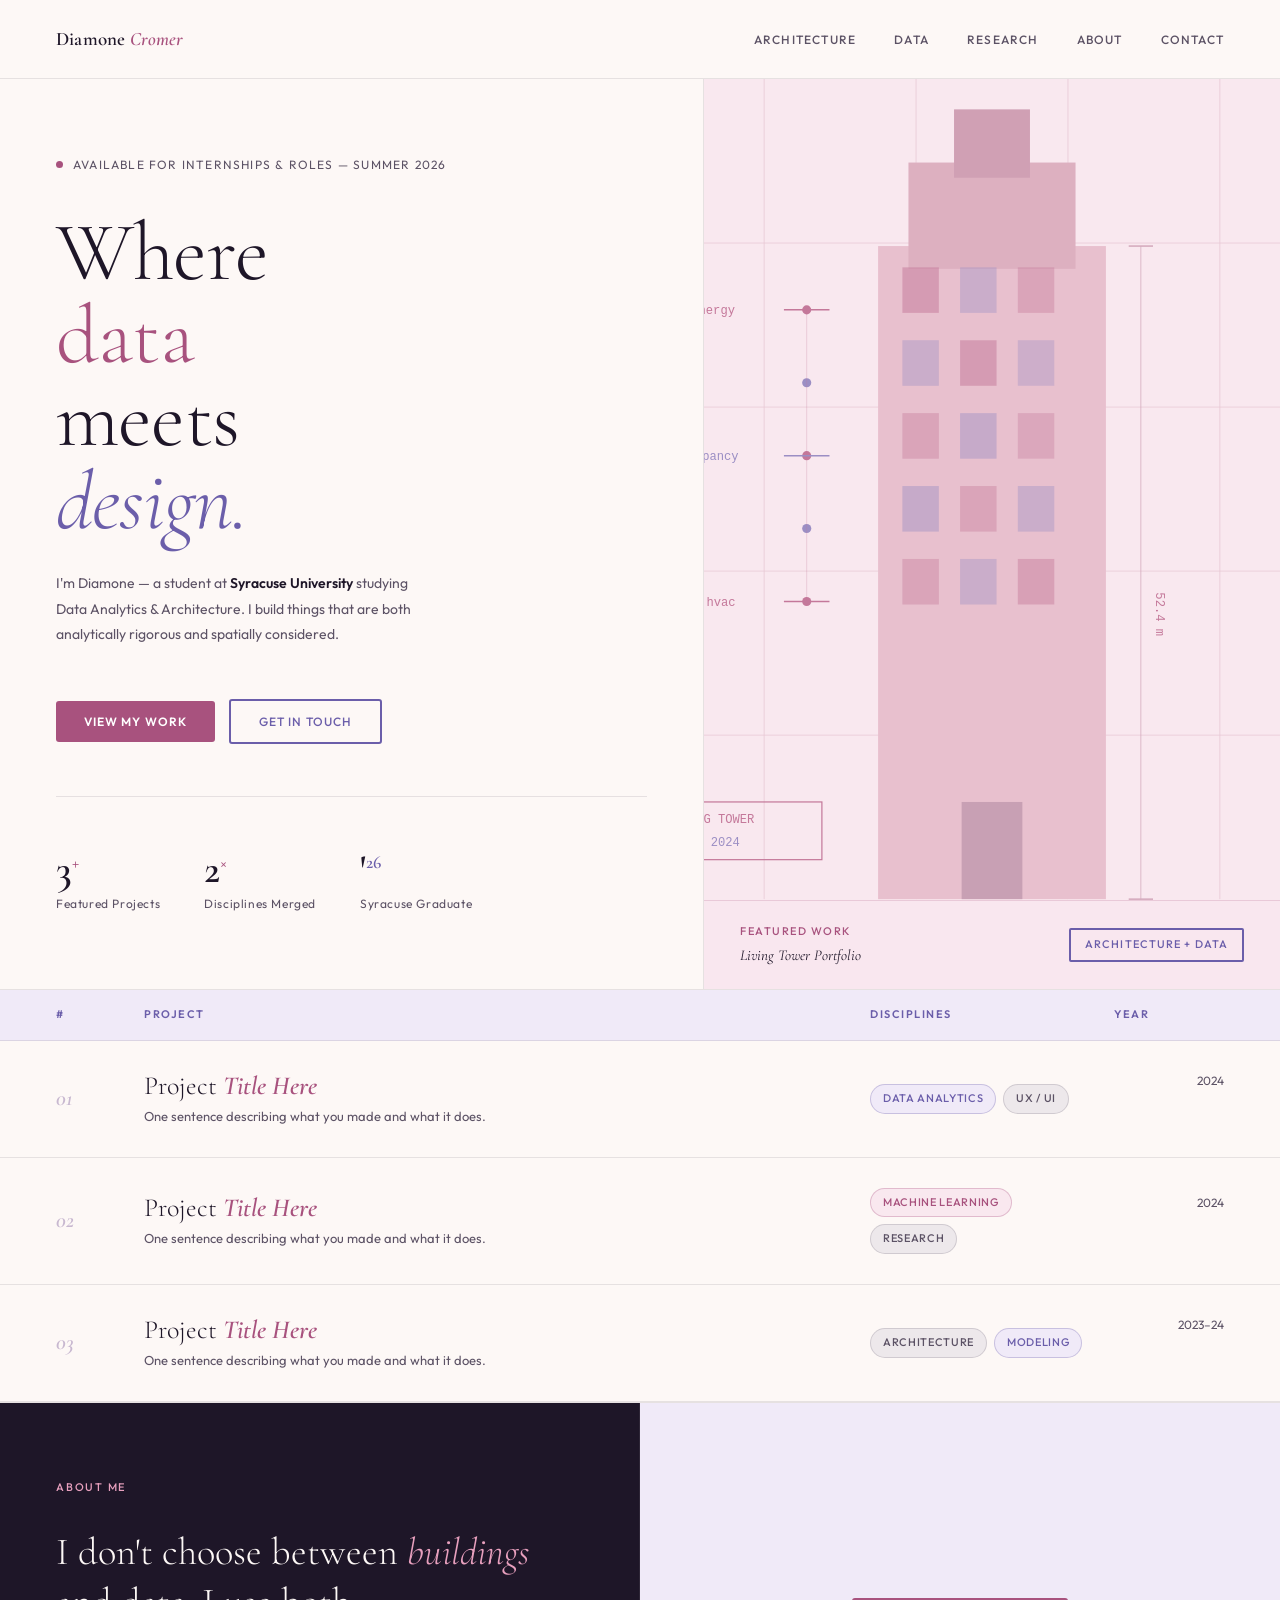
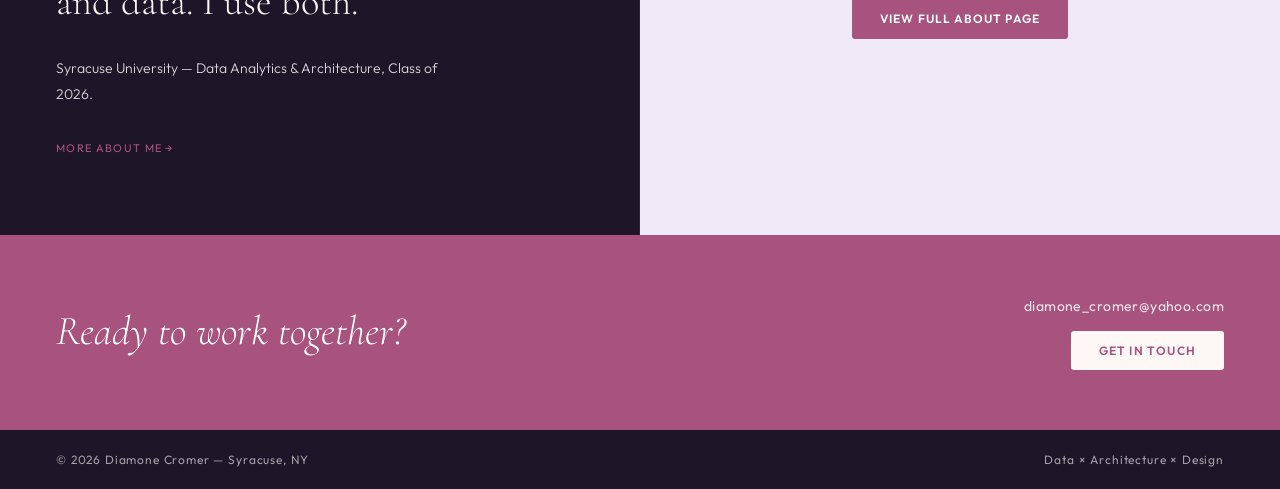
==== index.html @ 8ecceac9 "Update index.html" ====
<!DOCTYPE html>
<html lang="en">
<head>
  <meta charset="UTF-8">
  <meta name="viewport" content="width=device-width, initial-scale=1.0">
  <title>Diamone Cromer</title>
  <link rel="preconnect" href="https://fonts.googleapis.com">
  <link href="https://fonts.googleapis.com/css2?family=Cormorant+Garamond:ital,wght@0,300;0,600;1,300;1,600&family=Outfit:wght@300;400;500&display=swap" rel="stylesheet">
  <link rel="stylesheet" href="styles.css">
</head>
<body>

  <!-- NAV -->
  <nav>
    <div class="logo">Diamone <em>Cromer</em></div>
    <ul class="nav-links">
      <li><a href="architecture.html">Architecture</a></li>
      <li><a href="data.html">Data</a></li>
      <li><a href="research.html">Research</a></li>
      <li><a href="about.html">About</a></li>
      <li><a href="contact.html">Contact</a></li>
    </ul>
  </nav>

  <!-- HERO -->
  <section class="hero">
    <div class="hero-l">
      <div>
        <div class="hero-eyebrow">
          <div class="eyebrow-dot"></div>
          Available for Internships &amp; Roles — Summer 2026
        </div>
        <h1 class="hero-h1">
          Where<br>
          <span class="c-rose">data</span><br>
          meets<br>
          <span class="c-lav">design.</span>
        </h1>
        <p class="hero-sub">
          I'm Diamone — a student at <strong>Syracuse University</strong> studying
          Data Analytics &amp; Architecture. I build things that are both analytically
          rigorous and spatially considered.
        </p>
        <div class="hero-actions">
          <a href="#work"><button class="btn-primary">View my work</button></a>
          <a href="contact.html"><button class="btn-ghost">Get in touch</button></a>
        </div>
      </div>
      <div class="hero-stats">
        <div>
          <div class="stat-num">3<sup>+</sup></div>
          <div class="stat-label">Featured Projects</div>
        </div>
        <div>
          <div class="stat-num">2<sup>×</sup></div>
          <div class="stat-label">Disciplines Merged</div>
        </div>
        <div>
          <div class="stat-num">'<sup style="color:var(--lav)">26</sup></div>
          <div class="stat-label">Syracuse Graduate</div>
        </div>
      </div>
    </div>

    <div class="hero-r">
      <div class="hero-visual">
        <svg class="hero-svg" viewBox="0 0 500 540" xmlns="http://www.w3.org/2000/svg" preserveAspectRatio="xMidYMid slice">
          <rect width="500" height="540" fill="#f9e8ef"/>
          <line x1="0" y1="108" x2="500" y2="108" stroke="#e8c8d4" stroke-width="0.5"/>
          <line x1="0" y1="216" x2="500" y2="216" stroke="#e8c8d4" stroke-width="0.5"/>
          <line x1="0" y1="324" x2="500" y2="324" stroke="#e8c8d4" stroke-width="0.5"/>
          <line x1="0" y1="432" x2="500" y2="432" stroke="#e8c8d4" stroke-width="0.5"/>
          <line x1="100" y1="0" x2="100" y2="540" stroke="#e8c8d4" stroke-width="0.5"/>
          <line x1="200" y1="0" x2="200" y2="540" stroke="#e8c8d4" stroke-width="0.5"/>
          <line x1="300" y1="0" x2="300" y2="540" stroke="#e8c8d4" stroke-width="0.5"/>
          <line x1="400" y1="0" x2="400" y2="540" stroke="#e8c8d4" stroke-width="0.5"/>
          <rect x="175" y="110" width="150" height="430" fill="#e8c0ce"/>
          <rect x="195" y="55" width="110" height="70" fill="#ddb0c0"/>
          <rect x="225" y="20" width="50" height="45" fill="#d0a0b4"/>
          <rect x="191" y="124" width="24" height="30" fill="#c4789a" opacity="0.5"/>
          <rect x="229" y="124" width="24" height="30" fill="#9b8ec4" opacity="0.4"/>
          <rect x="267" y="124" width="24" height="30" fill="#c4789a" opacity="0.4"/>
          <rect x="191" y="172" width="24" height="30" fill="#9b8ec4" opacity="0.4"/>
          <rect x="229" y="172" width="24" height="30" fill="#c4789a" opacity="0.5"/>
          <rect x="267" y="172" width="24" height="30" fill="#9b8ec4" opacity="0.35"/>
          <rect x="191" y="220" width="24" height="30" fill="#c4789a" opacity="0.4"/>
          <rect x="229" y="220" width="24" height="30" fill="#9b8ec4" opacity="0.45"/>
          <rect x="267" y="220" width="24" height="30" fill="#c4789a" opacity="0.35"/>
          <rect x="191" y="268" width="24" height="30" fill="#9b8ec4" opacity="0.45"/>
          <rect x="229" y="268" width="24" height="30" fill="#c4789a" opacity="0.4"/>
          <rect x="267" y="268" width="24" height="30" fill="#9b8ec4" opacity="0.4"/>
          <rect x="191" y="316" width="24" height="30" fill="#c4789a" opacity="0.4"/>
          <rect x="229" y="316" width="24" height="30" fill="#9b8ec4" opacity="0.4"/>
          <rect x="267" y="316" width="24" height="30" fill="#c4789a" opacity="0.45"/>
          <rect x="230" y="476" width="40" height="64" fill="#c8a0b4"/>
          <circle cx="128" cy="152" r="3" fill="#c4789a"/>
          <circle cx="128" cy="200" r="3" fill="#9b8ec4"/>
          <circle cx="128" cy="248" r="3" fill="#c4789a"/>
          <circle cx="128" cy="296" r="3" fill="#9b8ec4"/>
          <circle cx="128" cy="344" r="3" fill="#c4789a"/>
          <line x1="128" y1="152" x2="128" y2="344" stroke="#c4789a" stroke-width="0.5" opacity="0.35"/>
          <line x1="113" y1="152" x2="143" y2="152" stroke="#c4789a" stroke-width="1"/>
          <line x1="113" y1="248" x2="143" y2="248" stroke="#9b8ec4" stroke-width="1"/>
          <line x1="113" y1="344" x2="143" y2="344" stroke="#c4789a" stroke-width="1"/>
          <text x="52" y="155" font-family="monospace" font-size="8" fill="#c4789a">energy</text>
          <text x="40" y="251" font-family="monospace" font-size="8" fill="#9b8ec4">occupancy</text>
          <text x="62" y="347" font-family="monospace" font-size="8" fill="#c4789a">hvac</text>
          <line x1="348" y1="110" x2="348" y2="540" stroke="#d4a8bc" stroke-width="0.5"/>
          <line x1="340" y1="110" x2="356" y2="110" stroke="#d4a8bc" stroke-width="1"/>
          <line x1="340" y1="540" x2="356" y2="540" stroke="#d4a8bc" stroke-width="1"/>
          <text x="358" y="338" font-family="monospace" font-size="8" fill="#c4789a" transform="rotate(90,358,338)">52.4 m</text>
          <rect x="28" y="476" width="110" height="38" fill="none" stroke="#c4789a" stroke-width="0.8"/>
          <text x="36" y="490" font-family="monospace" font-size="8" fill="#c4789a">LIVING TOWER</text>
          <text x="36" y="505" font-family="monospace" font-size="8" fill="#9b8ec4">SYR — 2024</text>
        </svg>
      </div>
      <div class="hero-r-foot">
        <div>
          <div class="feat-label">Featured Work</div>
          <div class="feat-title">Living Tower Portfolio</div>
        </div>
        <div class="feat-tag">Architecture + Data</div>
      </div>
    </div>
  </section>

  <!-- SELECTED WORKS -->
  <section id="work">
    <div class="works-header">
      <div class="col-h">#</div>
      <div class="col-h">Project</div>
      <div class="col-h">Disciplines</div>
      <div class="col-h">Year</div>
    </div>

    <!-- PROJECT 01 -->
    <div class="work-row">
      <div class="row-num">01</div>
      <div>
        <div class="row-title">Project <em>Title Here</em></div>
        <div class="row-desc">One sentence describing what you made and what it does.</div>
      </div>
      <div class="chips">
        <span class="chip chip-lav">Data Analytics</span>
        <span class="chip chip-neu">UX / UI</span>
      </div>
      <div class="row-right">
        <span class="row-year">2024</span>
        <span class="row-arrow">→</span>
      </div>
    </div>

    <!-- PROJECT 02 -->
    <div class="work-row">
      <div class="row-num">02</div>
      <div>
        <div class="row-title">Project <em>Title Here</em></div>
        <div class="row-desc">One sentence describing what you made and what it does.</div>
      </div>
      <div class="chips">
        <span class="chip chip-rose">Machine Learning</span>
        <span class="chip chip-neu">Research</span>
      </div>
      <div class="row-right">
        <span class="row-year">2024</span>
        <span class="row-arrow">→</span>
      </div>
    </div>

    <!-- PROJECT 03 -->
    <div class="work-row">
      <div class="row-num">03</div>
      <div>
        <div class="row-title">Project <em>Title Here</em></div>
        <div class="row-desc">One sentence describing what you made and what it does.</div>
      </div>
      <div class="chips">
        <span class="chip chip-neu">Architecture</span>
        <span class="chip chip-lav">Modeling</span>
      </div>
      <div class="row-right">
        <span class="row-year">2023–24</span>
        <span class="row-arrow">→</span>
      </div>
    </div>
  </section>

  <!-- ABOUT TEASER -->
  <section class="about-grid" id="about">
    <div class="about-l">
      <div class="about-section-label">About Me</div>
      <div class="about-headline">
        I don't choose between <em>buildings</em> and data. I use both.
      </div>
      <div class="about-body">
        Syracuse University — Data Analytics &amp; Architecture, Class of 2026.
      </div>
      <a href="about.html" style="display:inline-block;margin-top:32px;font-size:11px;letter-spacing:0.12em;text-transform:uppercase;color:var(--rose);text-decoration:none;">More about me →</a>
    </div>
    <div class="about-r" style="display:flex;align-items:center;justify-content:center;">
      <a href="about.html" style="text-decoration:none;">
        <button class="btn-primary">View Full About Page</button>
      </a>
    </div>
  </section>

  <!-- CONTACT CTA -->
  <div class="cta-bar" id="contact">
    <div class="cta-text">Ready to work together?</div>
    <div class="cta-r">
      <div class="cta-email">diamone_cromer@yahoo.com</div>
      <a href="contact.html" style="text-decoration:none;">
        <button class="cta-btn">Get In Touch</button>
      </a>
    </div>
  </div>

  <footer>
    <span>© 2026 Diamone Cromer — Syracuse, NY</span>
    <span>Data × Architecture × Design</span>
  </footer>

</body>
</html>
---- styles.css ----
/* ============================================
   DIAMONE CROMER — PORTFOLIO STYLES
   Edit colors in :root to change the whole site
   ============================================ */

*, *::before, *::after { box-sizing: border-box; margin: 0; padding: 0; }

/* ── COLOR & FONT VARIABLES ── */
:root {
  --white:   #fdf8f6;    /* page background */
  --rose-bg: #f9e8ef;    /* light rose surface */
  --lav-bg:  #f0eaf8;    /* light lavender surface */
  --rose:    #a8527e;    /* primary accent — darkened for contrast */
  --lav:     #6b5eaa;    /* secondary accent — darkened for contrast */
  --ink:     #1e1628;    /* all text — slightly deeper */
  --muted:   #5c5265;    /* secondary text — darkened from #9a8fa0 */
  --border:  rgba(30,22,40,0.1);
  --serif:   'Cormorant Garamond', Georgia, serif;
  --sans:    'Outfit', sans-serif;
}

html { scroll-behavior: smooth; }

body {
  background: var(--white);
  color: var(--ink);
  font-family: var(--sans);
  font-size: 14px;
  line-height: 1.6;
  overflow-x: hidden;
}

/* ── NAV ── */
nav {
  display: flex;
  justify-content: space-between;
  align-items: center;
  padding: 24px 56px;
  border-bottom: 1px solid var(--border);
  position: sticky;
  top: 0;
  background: var(--white);
  z-index: 50;
}

.logo {
  font-family: var(--serif);
  font-size: 19px;
  font-weight: 600;
  color: var(--ink);
  letter-spacing: 0.01em;
}

.logo em {
  font-style: italic;
  color: var(--rose);
}

.nav-links {
  display: flex;
  gap: 38px;
  list-style: none;
}

.nav-links a {
  font-size: 12px;
  font-weight: 500;
  letter-spacing: 0.1em;
  text-transform: uppercase;
  color: var(--muted);
  text-decoration: none;
  transition: color 0.2s;
}

.nav-links a:hover { color: var(--ink); }

/* ── HERO ── */
.hero {
  display: grid;
  grid-template-columns: 1.1fr 0.9fr;
  min-height: 91vh;
  border-bottom: 1px solid var(--border);
}

.hero-l {
  padding: 76px 56px;
  display: flex;
  flex-direction: column;
  justify-content: space-between;
  border-right: 1px solid var(--border);
}

.hero-eyebrow {
  display: flex;
  align-items: center;
  gap: 10px;
  font-size: 12px;
  letter-spacing: 0.1em;
  text-transform: uppercase;
  color: var(--muted);
  margin-bottom: 36px;
}

.eyebrow-dot {
  width: 7px;
  height: 7px;
  border-radius: 50%;
  background: var(--rose);
  flex-shrink: 0;
}

.hero-h1 {
  font-family: var(--serif);
  font-size: clamp(60px, 6.5vw, 88px);
  line-height: 1.0;
  font-weight: 300;
  letter-spacing: -0.01em;
  margin-bottom: 28px;
}

.hero-h1 .c-rose { color: var(--rose); }
.hero-h1 .c-lav  { color: var(--lav); font-style: italic; }

.hero-sub {
  font-size: 14px;
  font-weight: 400;
  color: var(--muted);
  line-height: 1.8;
  max-width: 380px;
  margin-bottom: 52px;
}

.hero-sub strong { color: var(--ink); font-weight: 600; }

.hero-actions { display: flex; gap: 14px; align-items: center; }

.btn-primary {
  font-family: var(--sans);
  font-size: 12px;
  font-weight: 600;
  letter-spacing: 0.09em;
  text-transform: uppercase;
  padding: 13px 28px;
  background: var(--rose);
  color: #fff;
  border: none;
  cursor: pointer;
  transition: background 0.22s;
  border-radius: 3px;
}
.btn-primary:hover { background: var(--lav); }

.btn-ghost {
  font-family: var(--sans);
  font-size: 12px;
  font-weight: 500;
  letter-spacing: 0.09em;
  text-transform: uppercase;
  padding: 13px 28px;
  background: transparent;
  color: var(--lav);
  border: 2px solid var(--lav);
  cursor: pointer;
  transition: all 0.22s;
  border-radius: 3px;
}
.btn-ghost:hover { background: var(--lav-bg); }

.hero-stats {
  display: flex;
  gap: 44px;
  padding-top: 52px;
  border-top: 1px solid var(--border);
  margin-top: 52px;
}

.stat-num {
  font-family: var(--serif);
  font-size: 40px;
  font-weight: 600;
  line-height: 1;
  margin-bottom: 5px;
  color: var(--ink);
}
.stat-num sup { font-size: 18px; color: var(--rose); }

.stat-label {
  font-size: 12px;
  color: var(--muted);
  letter-spacing: 0.05em;
}

/* ── HERO RIGHT ── */
.hero-r {
  display: flex;
  flex-direction: column;
  background: var(--rose-bg);
  overflow: hidden;
}

.hero-visual { flex: 1; position: relative; overflow: hidden; }

.hero-svg { width: 100%; height: 100%; display: block; }

.hero-r-foot {
  padding: 22px 36px;
  border-top: 1px solid rgba(168,82,126,0.2);
  background: rgba(249,232,239,0.8);
  display: flex;
  justify-content: space-between;
  align-items: center;
}

.feat-label {
  font-size: 11px;
  letter-spacing: 0.14em;
  text-transform: uppercase;
  color: var(--rose);
  margin-bottom: 3px;
  font-weight: 500;
}

.feat-title {
  font-family: var(--serif);
  font-size: 15px;
  font-style: italic;
  color: var(--ink);
}

.feat-tag {
  font-size: 11px;
  letter-spacing: 0.1em;
  text-transform: uppercase;
  padding: 6px 14px;
  border: 2px solid var(--lav);
  color: var(--lav);
  border-radius: 2px;
  font-weight: 500;
}

/* ── WORKS ── */
.works-header {
  display: grid;
  grid-template-columns: 64px 1fr 220px 110px;
  gap: 24px;
  padding: 16px 56px;
  background: var(--lav-bg);
  border-bottom: 1px solid var(--border);
}

.col-h {
  font-size: 11px;
  letter-spacing: 0.14em;
  text-transform: uppercase;
  color: var(--lav);
  font-weight: 600;
}

.work-row {
  display: grid;
  grid-template-columns: 64px 1fr 220px 110px;
  gap: 24px;
  padding: 30px 56px;
  border-bottom: 1px solid var(--border);
  cursor: pointer;
  align-items: center;
  transition: background 0.2s;
}

.work-row:hover { background: var(--rose-bg); }
.work-row:hover .row-num { color: var(--rose); }
.work-row:hover .row-arrow { opacity: 1; transform: translateX(0); }

.row-num {
  font-family: var(--serif);
  font-size: 22px;
  font-style: italic;
  color: #c8b8d0;
  font-weight: 600;
  transition: color 0.2s;
}

.row-title {
  font-family: var(--serif);
  font-size: 26px;
  font-weight: 300;
  line-height: 1.15;
  margin-bottom: 5px;
  color: var(--ink);
}
.row-title em { font-style: italic; font-weight: 600; color: var(--rose); }

.row-desc {
  font-size: 13px;
  color: var(--muted);
  font-weight: 400;
}

.chips { display: flex; gap: 7px; flex-wrap: wrap; }

.chip {
  font-size: 11px;
  letter-spacing: 0.06em;
  text-transform: uppercase;
  padding: 5px 12px;
  border-radius: 20px;
  font-weight: 500;
}

.chip-rose { background: var(--rose-bg); color: var(--rose); border: 1.5px solid rgba(168,82,126,0.3); }
.chip-lav  { background: var(--lav-bg);  color: var(--lav);  border: 1.5px solid rgba(107,94,170,0.3); }
.chip-neu  { background: #ede8eb; color: var(--muted); border: 1.5px solid rgba(92,82,101,0.2); }

.row-right { display: flex; flex-direction: column; align-items: flex-end; gap: 8px; }
.row-year  { font-size: 12px; color: var(--muted); font-weight: 400; }
.row-arrow {
  font-size: 18px;
  color: var(--rose);
  opacity: 0;
  transform: translateX(-6px);
  transition: all 0.2s;
}

/* ── ABOUT ── */
.about-grid {
  display: grid;
  grid-template-columns: 1fr 1fr;
  border-top: 1px solid var(--border);
}

.about-l {
  padding: 76px 56px;
  background: var(--ink);
  color: var(--white);
  border-right: 1px solid rgba(255,255,255,0.07);
}

.about-section-label {
  font-size: 11px;
  letter-spacing: 0.16em;
  text-transform: uppercase;
  margin-bottom: 32px;
  font-weight: 500;
}

.about-l .about-section-label { color: #e8a0be; }

.about-headline {
  font-family: var(--serif);
  font-size: clamp(28px, 3vw, 42px);
  font-weight: 300;
  line-height: 1.3;
  margin-bottom: 28px;
}

.about-headline em { font-style: italic; color: #e8a0be; }

.about-body {
  font-size: 14px;
  font-weight: 300;
  line-height: 1.85;
  color: rgba(253,248,246,0.85);
  max-width: 420px;
}

.about-r {
  padding: 76px 56px;
  background: var(--lav-bg);
  display: grid;
  grid-template-columns: 1fr 1fr;
  gap: 40px;
  align-content: start;
}

.about-r .about-section-label { color: var(--lav); grid-column: 1/-1; margin-bottom: 8px; }

.exp-item { margin-bottom: 24px; }

.exp-title {
  font-family: var(--serif);
  font-size: 15px;
  font-weight: 600;
  margin-bottom: 2px;
  color: var(--ink);
}

.exp-where { font-size: 13px; color: var(--muted); font-weight: 400; }
.exp-when  { font-size: 12px; color: var(--muted); margin-top: 2px; }

/* ── CTA / CONTACT ── */
.cta-bar {
  display: flex;
  justify-content: space-between;
  align-items: center;
  padding: 60px 56px;
  background: var(--rose);
}

.cta-text {
  font-family: var(--serif);
  font-size: clamp(26px, 3.2vw, 44px);
  font-weight: 300;
  font-style: italic;
  color: #fff;
}

.cta-r { display: flex; flex-direction: column; align-items: flex-end; gap: 14px; }

.cta-email {
  font-size: 14px;
  color: rgba(255,255,255,0.85);
  letter-spacing: 0.03em;
}

.cta-btn {
  font-family: var(--sans);
  font-size: 12px;
  font-weight: 600;
  letter-spacing: 0.1em;
  text-transform: uppercase;
  padding: 12px 28px;
  background: var(--white);
  color: var(--rose);
  border: none;
  cursor: pointer;
  border-radius: 3px;
  transition: all 0.2s;
}
.cta-btn:hover { background: var(--ink); color: var(--white); }

/* ── FOOTER ── */
footer {
  display: flex;
  justify-content: space-between;
  padding: 20px 56px;
  background: var(--ink);
  font-size: 12px;
  letter-spacing: 0.07em;
  color: rgba(253,248,246,0.6);
}

/* ── ANIMATIONS ── */
@keyframes fadeUp {
  from { opacity: 0; transform: translateY(18px); }
  to   { opacity: 1; transform: translateY(0); }
}

.hero-eyebrow { animation: fadeUp 0.6s ease both; }
.hero-h1      { animation: fadeUp 0.6s ease 0.1s both; }
.hero-sub     { animation: fadeUp 0.6s ease 0.2s both; }
.hero-actions { animation: fadeUp 0.6s ease 0.3s both; }
.hero-stats   { animation: fadeUp 0.6s ease 0.4s both; }

/* ── RESPONSIVE ── */
@media (max-width: 1024px) {
  nav { padding: 18px 28px; }
  .nav-links { gap: 20px; }
  .hero { grid-template-columns: 1fr; min-height: auto; }
  .hero-l { padding: 52px 28px; border-right: none; border-bottom: 1px solid var(--border); }
  .hero-r { min-height: 60vw; }
  .works-header, .work-row { grid-template-columns: 48px 1fr 160px 80px; padding: 20px 28px; gap: 16px; }
  .about-grid { grid-template-columns: 1fr; }
  .about-l { border-right: none; border-bottom: 1px solid rgba(255,255,255,0.07); padding: 52px 28px; }
  .about-r { padding: 52px 28px; }
  .cta-bar { flex-direction: column; gap: 24px; text-align: center; padding: 48px 28px; }
  .cta-r { align-items: center; }
  footer { flex-direction: column; gap: 8px; padding: 20px 28px; }
}

@media (max-width: 640px) {
  nav { padding: 16px 20px; }
  .nav-links { gap: 14px; }
  .nav-links a { font-size: 11px; }
  .hero-l { padding: 40px 20px; }
  .works-header { display: none; }
  .work-row { grid-template-columns: 40px 1fr; padding: 20px; gap: 12px; }
  .row-right, .chips { display: none; }
  .about-l, .about-r { padding: 40px 20px; }
  .about-r { grid-template-columns: 1fr; }
  .cta-bar { padding: 40px 20px; }
  footer { padding: 16px 20px; }
}
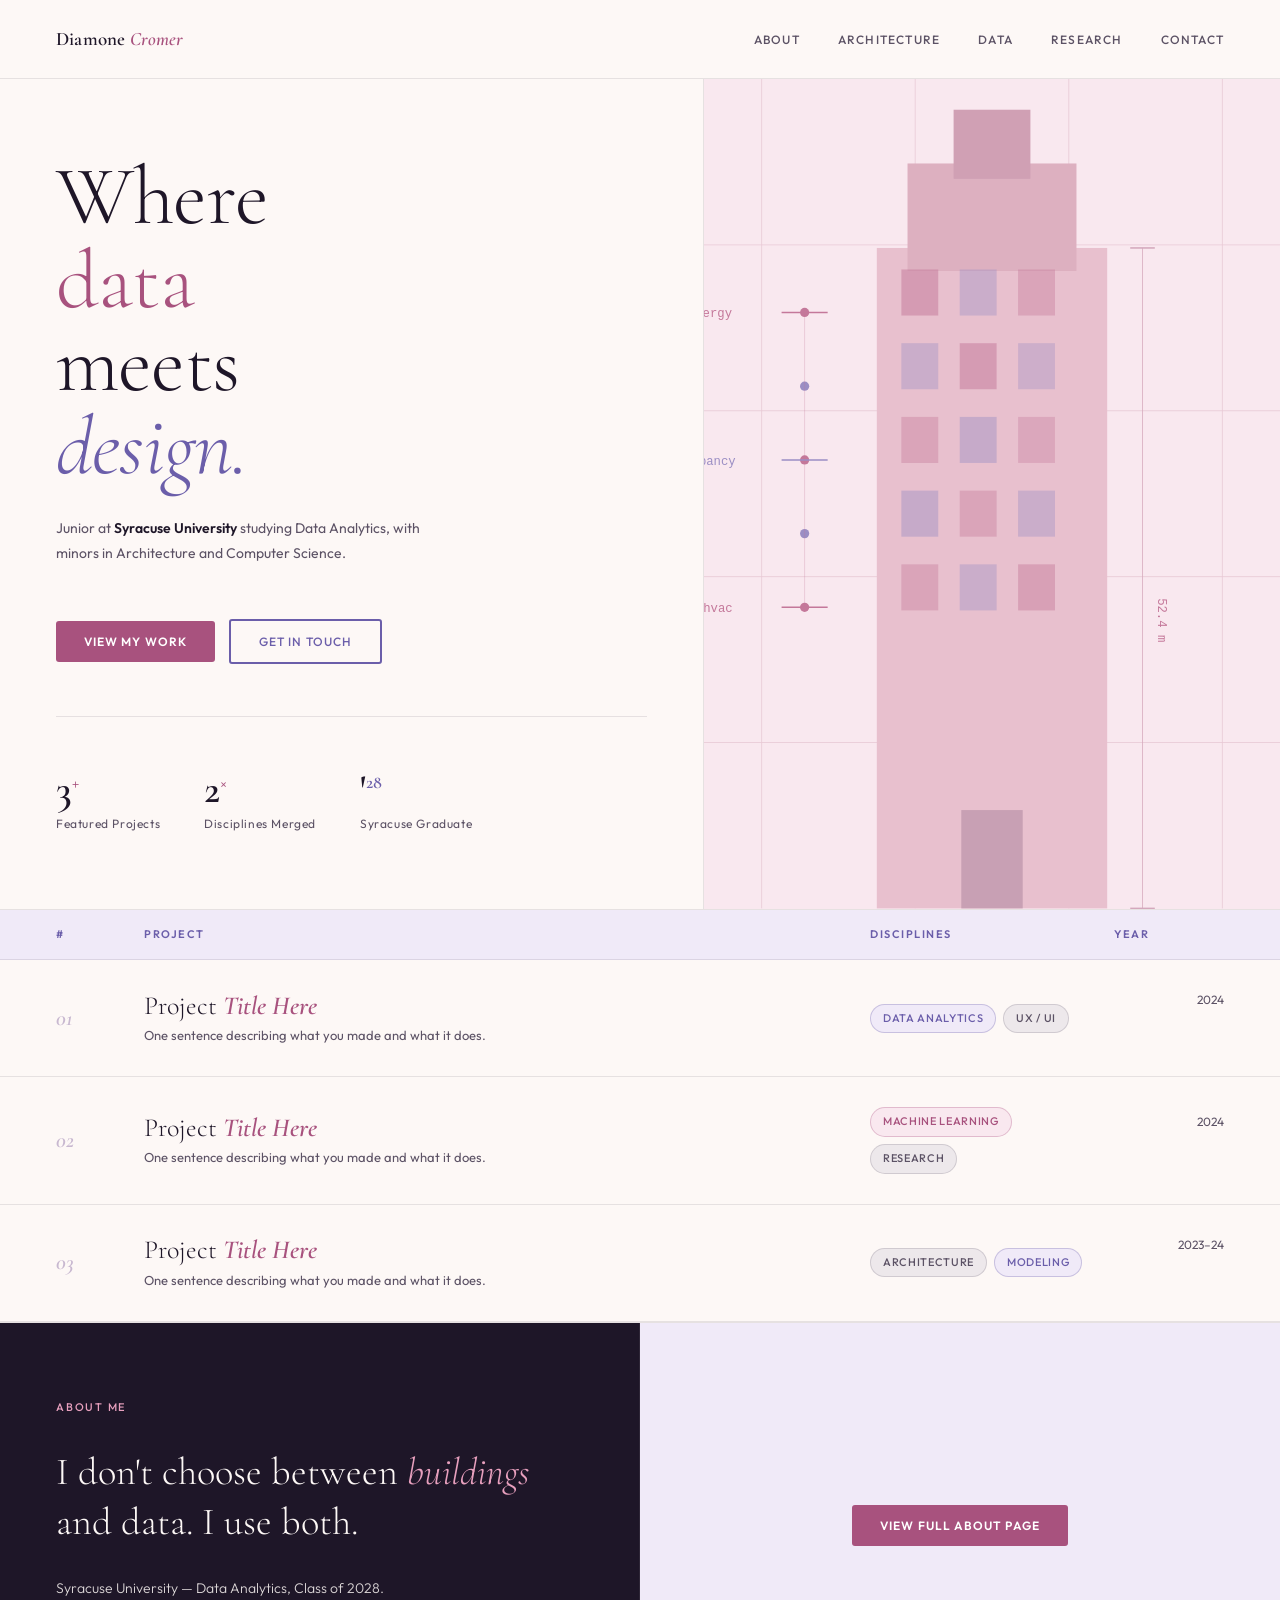
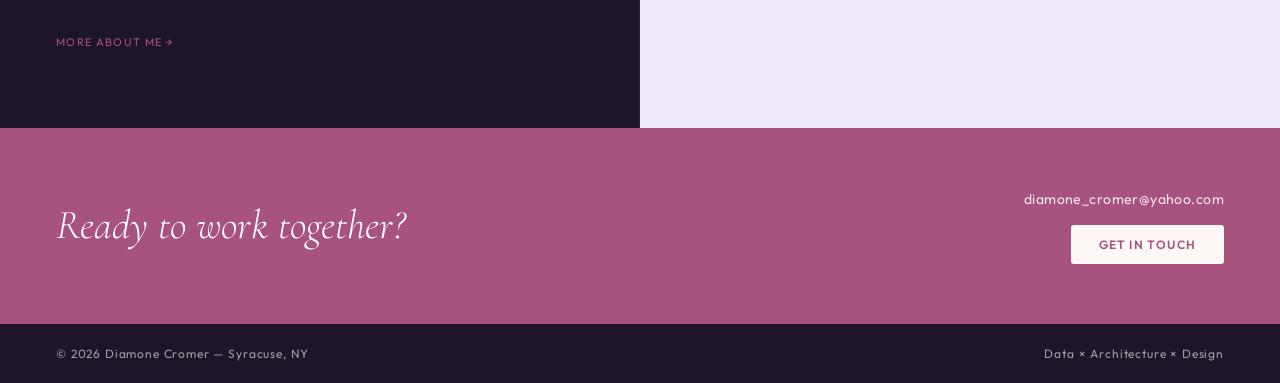
==== commit c85cab6b: "Refactor navigation and hero section content Removed duplicate 'About' link and updated text for cla" ====
--- a/index.html
+++ b/index.html
@@ -14,10 +14,10 @@
   <nav>
     <div class="logo">Diamone <em>Cromer</em></div>
     <ul class="nav-links">
+      <li><a href="about.html">About</a></li>
       <li><a href="architecture.html">Architecture</a></li>
       <li><a href="data.html">Data</a></li>
       <li><a href="research.html">Research</a></li>
-      <li><a href="about.html">About</a></li>
       <li><a href="contact.html">Contact</a></li>
     </ul>
   </nav>
@@ -26,10 +26,6 @@
   <section class="hero">
     <div class="hero-l">
       <div>
-        <div class="hero-eyebrow">
-          <div class="eyebrow-dot"></div>
-          Available for Internships &amp; Roles — Summer 2026
-        </div>
         <h1 class="hero-h1">
           Where<br>
           <span class="c-rose">data</span><br>
@@ -37,9 +33,8 @@
           <span class="c-lav">design.</span>
         </h1>
         <p class="hero-sub">
-          I'm Diamone — a student at <strong>Syracuse University</strong> studying
-          Data Analytics &amp; Architecture. I build things that are both analytically
-          rigorous and spatially considered.
+          Junior at <strong>Syracuse University</strong> studying Data Analytics,
+          with minors in Architecture and Computer Science.
         </p>
         <div class="hero-actions">
           <a href="#work"><button class="btn-primary">View my work</button></a>
@@ -56,7 +51,7 @@
           <div class="stat-label">Disciplines Merged</div>
         </div>
         <div>
-          <div class="stat-num">'<sup style="color:var(--lav)">26</sup></div>
+          <div class="stat-num">'<sup style="color:var(--lav)">28</sup></div>
           <div class="stat-label">Syracuse Graduate</div>
         </div>
       </div>
@@ -109,18 +104,10 @@
           <line x1="340" y1="110" x2="356" y2="110" stroke="#d4a8bc" stroke-width="1"/>
           <line x1="340" y1="540" x2="356" y2="540" stroke="#d4a8bc" stroke-width="1"/>
           <text x="358" y="338" font-family="monospace" font-size="8" fill="#c4789a" transform="rotate(90,358,338)">52.4 m</text>
-          <rect x="28" y="476" width="110" height="38" fill="none" stroke="#c4789a" stroke-width="0.8"/>
-          <text x="36" y="490" font-family="monospace" font-size="8" fill="#c4789a">LIVING TOWER</text>
-          <text x="36" y="505" font-family="monospace" font-size="8" fill="#9b8ec4">SYR — 2024</text>
+
         </svg>
       </div>
-      <div class="hero-r-foot">
-        <div>
-          <div class="feat-label">Featured Work</div>
-          <div class="feat-title">Living Tower Portfolio</div>
-        </div>
-        <div class="feat-tag">Architecture + Data</div>
-      </div>
+
     </div>
   </section>
 
@@ -193,7 +180,7 @@
         I don't choose between <em>buildings</em> and data. I use both.
       </div>
       <div class="about-body">
-        Syracuse University — Data Analytics &amp; Architecture, Class of 2026.
+        Syracuse University — Data Analytics, Class of 2028.
       </div>
       <a href="about.html" style="display:inline-block;margin-top:32px;font-size:11px;letter-spacing:0.12em;text-transform:uppercase;color:var(--rose);text-decoration:none;">More about me →</a>
     </div>
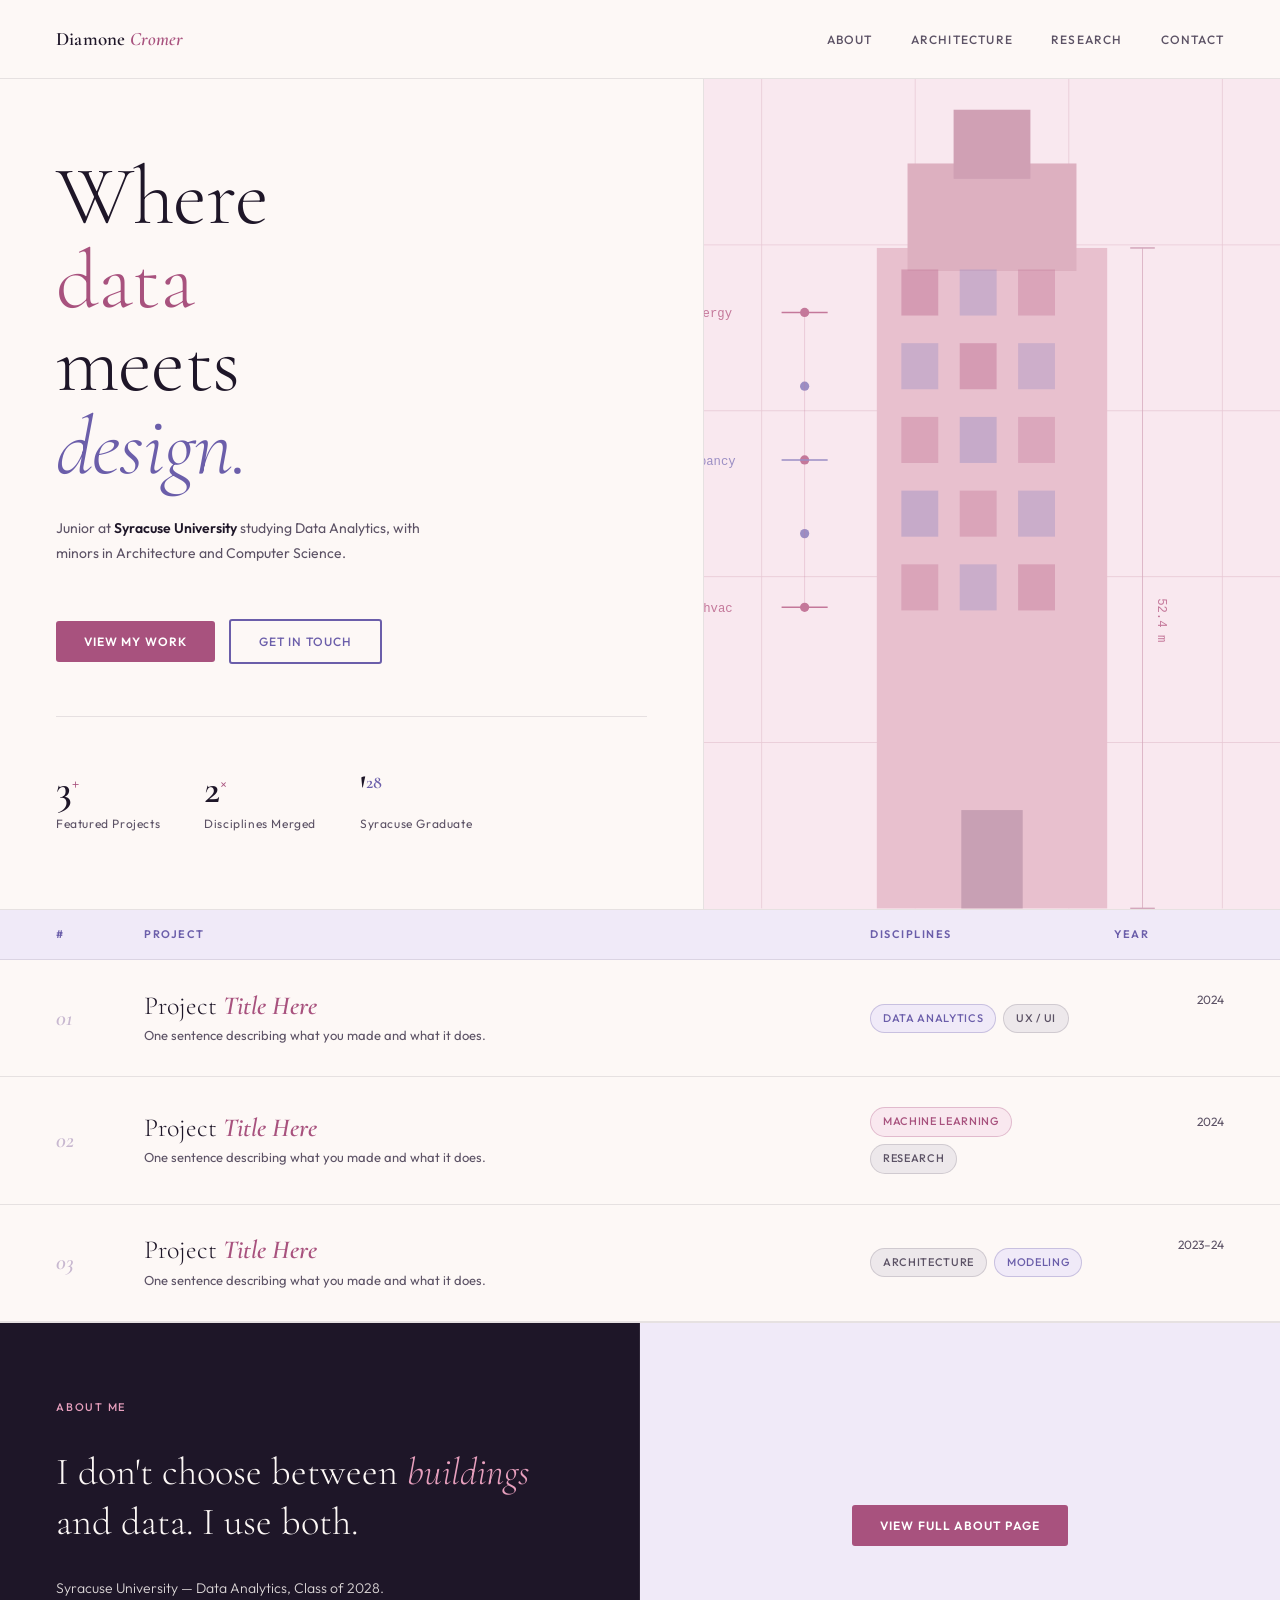
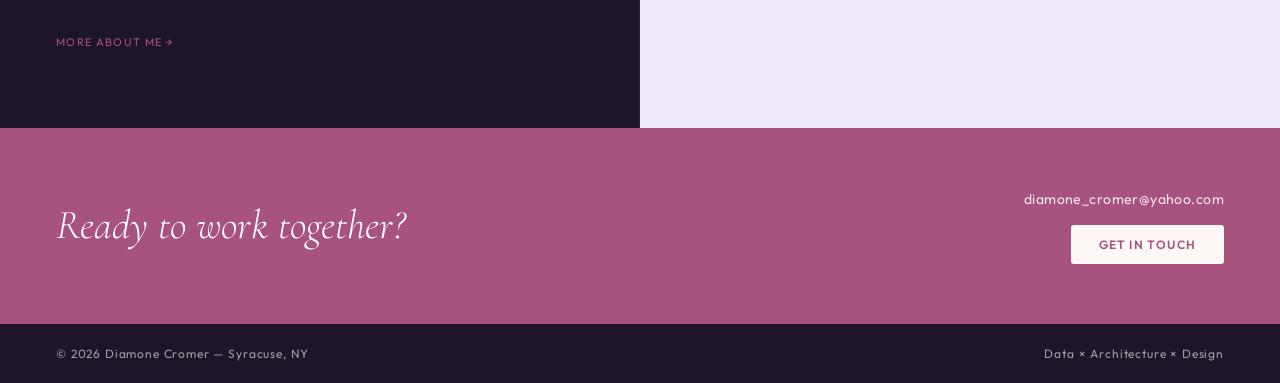
==== commit 7c586f85: "Remove 'Data' link from navigation" ====
--- a/index.html
+++ b/index.html
@@ -16,7 +16,6 @@
     <ul class="nav-links">
       <li><a href="about.html">About</a></li>
       <li><a href="architecture.html">Architecture</a></li>
-      <li><a href="data.html">Data</a></li>
       <li><a href="research.html">Research</a></li>
       <li><a href="contact.html">Contact</a></li>
     </ul>
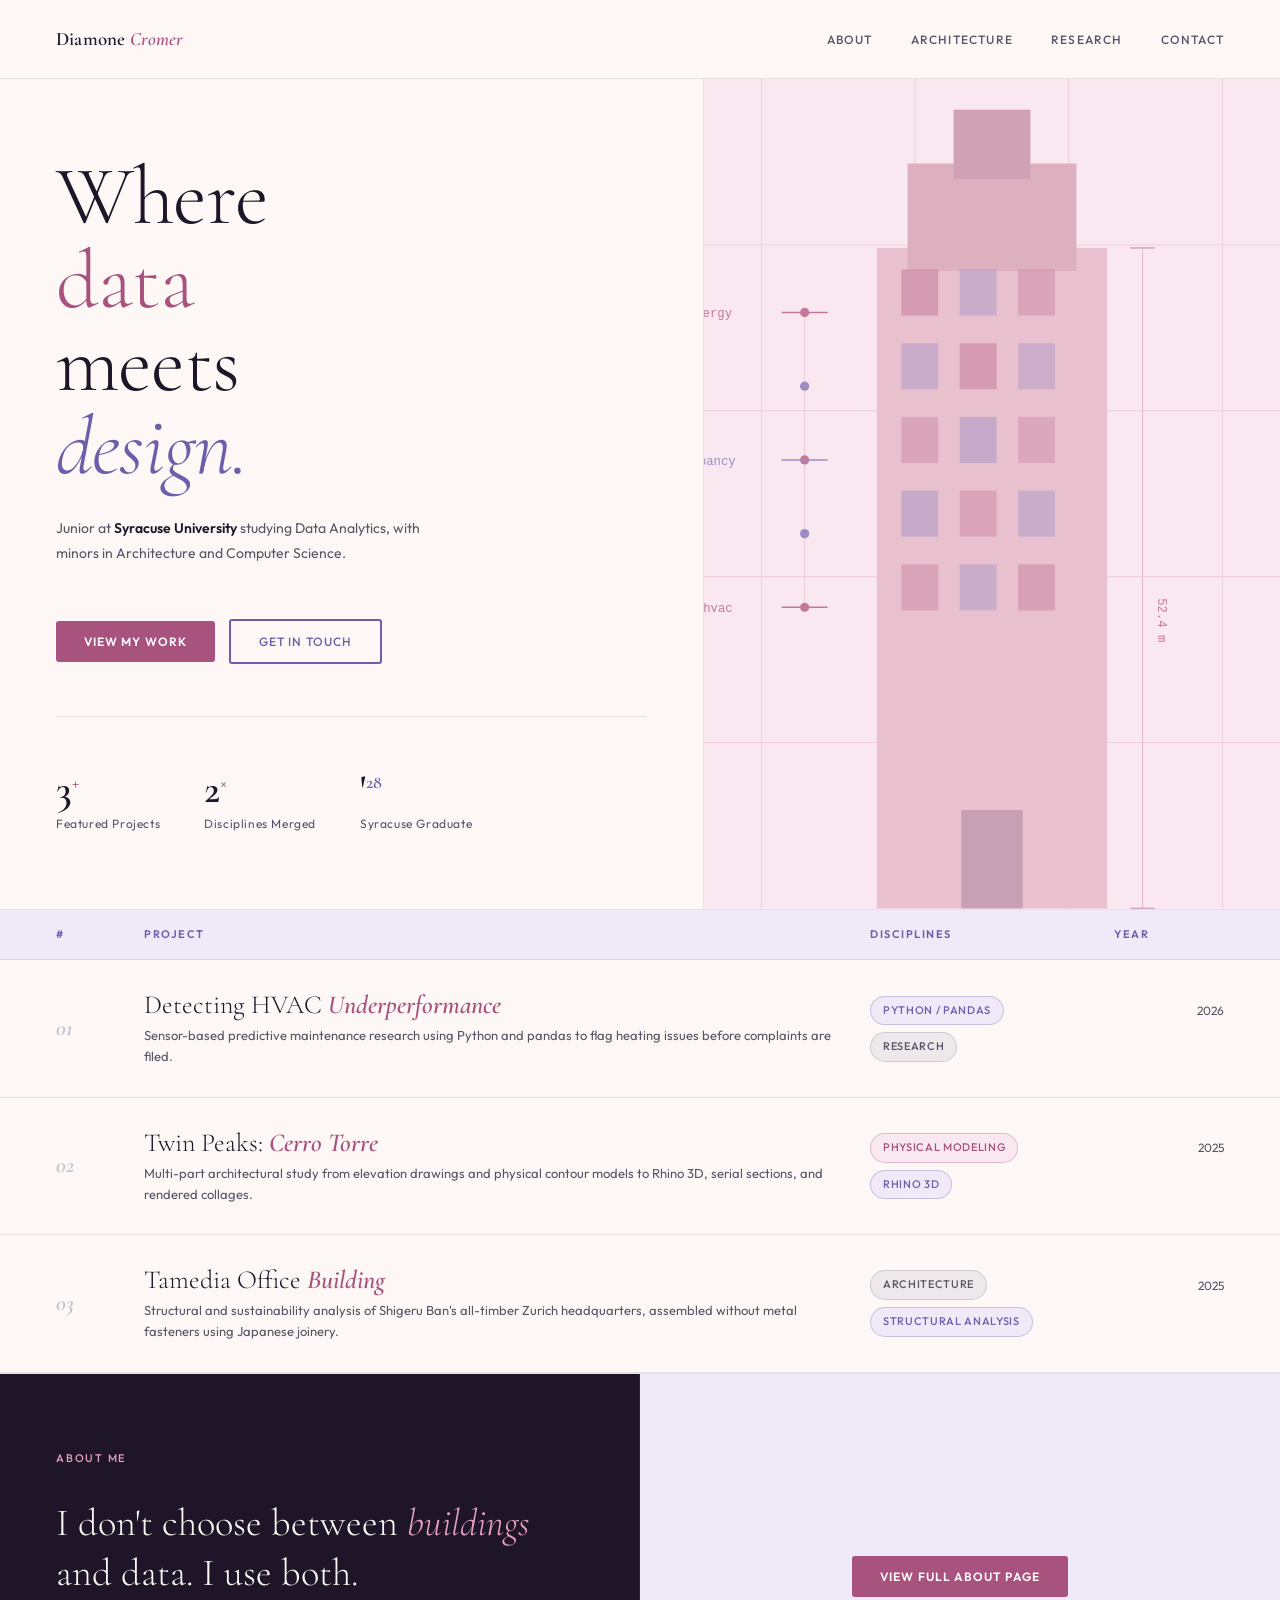
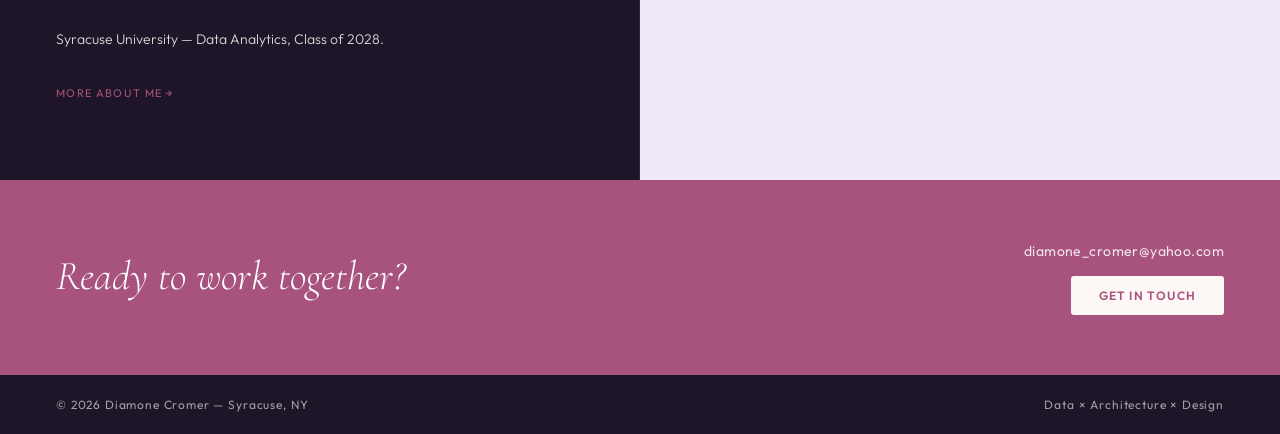
==== commit 7aa62432: "Refactor project sections in index.html" ====
--- a/index.html
+++ b/index.html
@@ -103,10 +103,8 @@
           <line x1="340" y1="110" x2="356" y2="110" stroke="#d4a8bc" stroke-width="1"/>
           <line x1="340" y1="540" x2="356" y2="540" stroke="#d4a8bc" stroke-width="1"/>
           <text x="358" y="338" font-family="monospace" font-size="8" fill="#c4789a" transform="rotate(90,358,338)">52.4 m</text>
-
         </svg>
       </div>
-
     </div>
   </section>
 
@@ -120,55 +118,61 @@
     </div>
 
     <!-- PROJECT 01 -->
-    <div class="work-row">
-      <div class="row-num">01</div>
-      <div>
-        <div class="row-title">Project <em>Title Here</em></div>
-        <div class="row-desc">One sentence describing what you made and what it does.</div>
-      </div>
-      <div class="chips">
-        <span class="chip chip-lav">Data Analytics</span>
-        <span class="chip chip-neu">UX / UI</span>
-      </div>
-      <div class="row-right">
-        <span class="row-year">2024</span>
-        <span class="row-arrow">→</span>
-      </div>
-    </div>
+    <a href="research.html" style="text-decoration:none;color:inherit;">
+      <div class="work-row">
+        <div class="row-num">01</div>
+        <div>
+          <div class="row-title">Detecting HVAC <em>Underperformance</em></div>
+          <div class="row-desc">Sensor-based predictive maintenance research using Python and pandas to flag heating issues before complaints are filed.</div>
+        </div>
+        <div class="chips">
+          <span class="chip chip-lav">Python / pandas</span>
+          <span class="chip chip-neu">Research</span>
+        </div>
+        <div class="row-right">
+          <span class="row-year">2026</span>
+          <span class="row-arrow">→</span>
+        </div>
+      </div>
+    </a>
 
     <!-- PROJECT 02 -->
-    <div class="work-row">
-      <div class="row-num">02</div>
-      <div>
-        <div class="row-title">Project <em>Title Here</em></div>
-        <div class="row-desc">One sentence describing what you made and what it does.</div>
-      </div>
-      <div class="chips">
-        <span class="chip chip-rose">Machine Learning</span>
-        <span class="chip chip-neu">Research</span>
-      </div>
-      <div class="row-right">
-        <span class="row-year">2024</span>
-        <span class="row-arrow">→</span>
-      </div>
-    </div>
+    <a href="architecture.html" style="text-decoration:none;color:inherit;">
+      <div class="work-row">
+        <div class="row-num">02</div>
+        <div>
+          <div class="row-title">Twin Peaks: <em>Cerro Torre</em></div>
+          <div class="row-desc">Multi-part architectural study from elevation drawings and physical contour models to Rhino 3D, serial sections, and rendered collages.</div>
+        </div>
+        <div class="chips">
+          <span class="chip chip-rose">Physical Modeling</span>
+          <span class="chip chip-lav">Rhino 3D</span>
+        </div>
+        <div class="row-right">
+          <span class="row-year">2025</span>
+          <span class="row-arrow">→</span>
+        </div>
+      </div>
+    </a>
 
     <!-- PROJECT 03 -->
-    <div class="work-row">
-      <div class="row-num">03</div>
-      <div>
-        <div class="row-title">Project <em>Title Here</em></div>
-        <div class="row-desc">One sentence describing what you made and what it does.</div>
-      </div>
-      <div class="chips">
-        <span class="chip chip-neu">Architecture</span>
-        <span class="chip chip-lav">Modeling</span>
-      </div>
-      <div class="row-right">
-        <span class="row-year">2023–24</span>
-        <span class="row-arrow">→</span>
-      </div>
-    </div>
+    <a href="architecture.html" style="text-decoration:none;color:inherit;">
+      <div class="work-row">
+        <div class="row-num">03</div>
+        <div>
+          <div class="row-title">Tamedia Office <em>Building</em></div>
+          <div class="row-desc">Structural and sustainability analysis of Shigeru Ban's all-timber Zurich headquarters, assembled without metal fasteners using Japanese joinery.</div>
+        </div>
+        <div class="chips">
+          <span class="chip chip-neu">Architecture</span>
+          <span class="chip chip-lav">Structural Analysis</span>
+        </div>
+        <div class="row-right">
+          <span class="row-year">2025</span>
+          <span class="row-arrow">→</span>
+        </div>
+      </div>
+    </a>
   </section>
 
   <!-- ABOUT TEASER -->
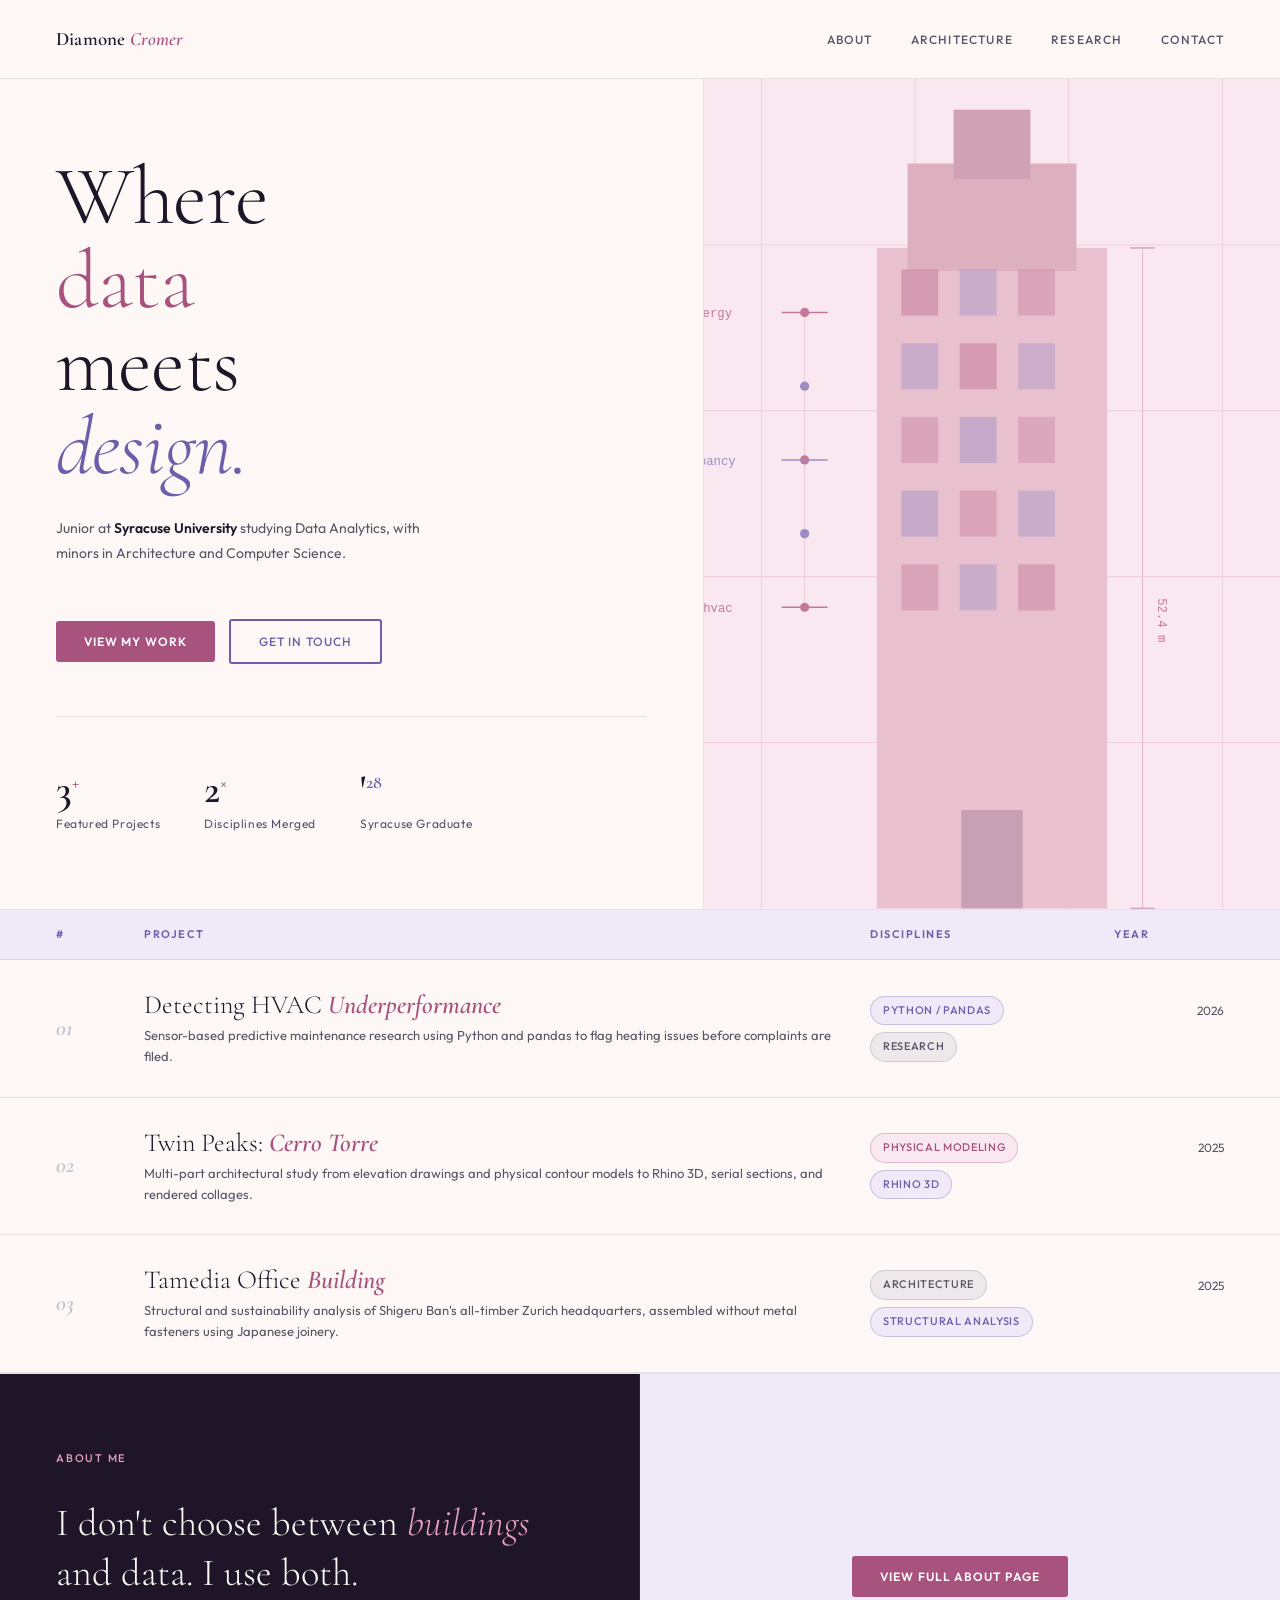
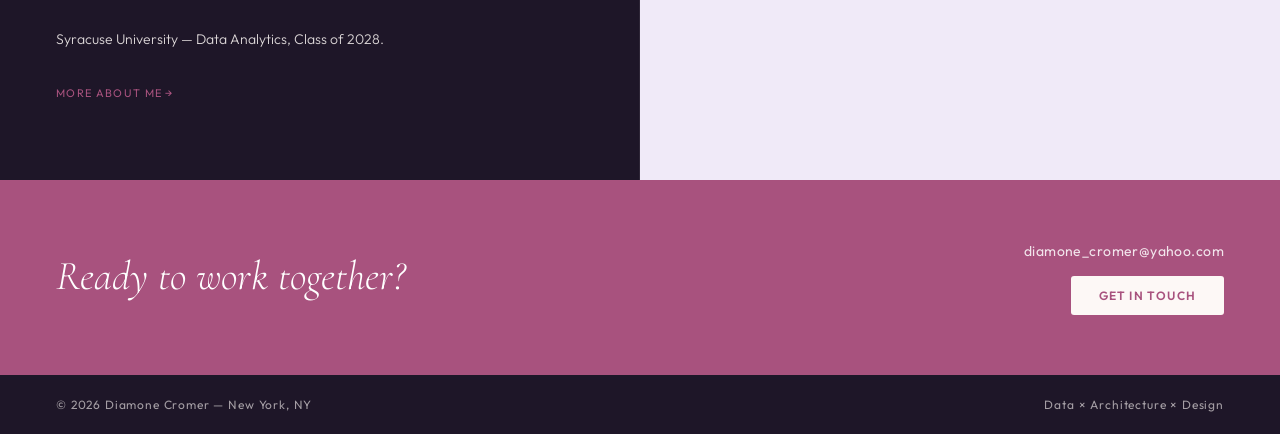
==== commit 226f8b18: "Update index.html" ====
--- a/index.html
+++ b/index.html
@@ -206,7 +206,7 @@
   </div>
 
   <footer>
-    <span>© 2026 Diamone Cromer — Syracuse, NY</span>
+    <span>© 2026 Diamone Cromer — New York, NY</span>
     <span>Data × Architecture × Design</span>
   </footer>
 
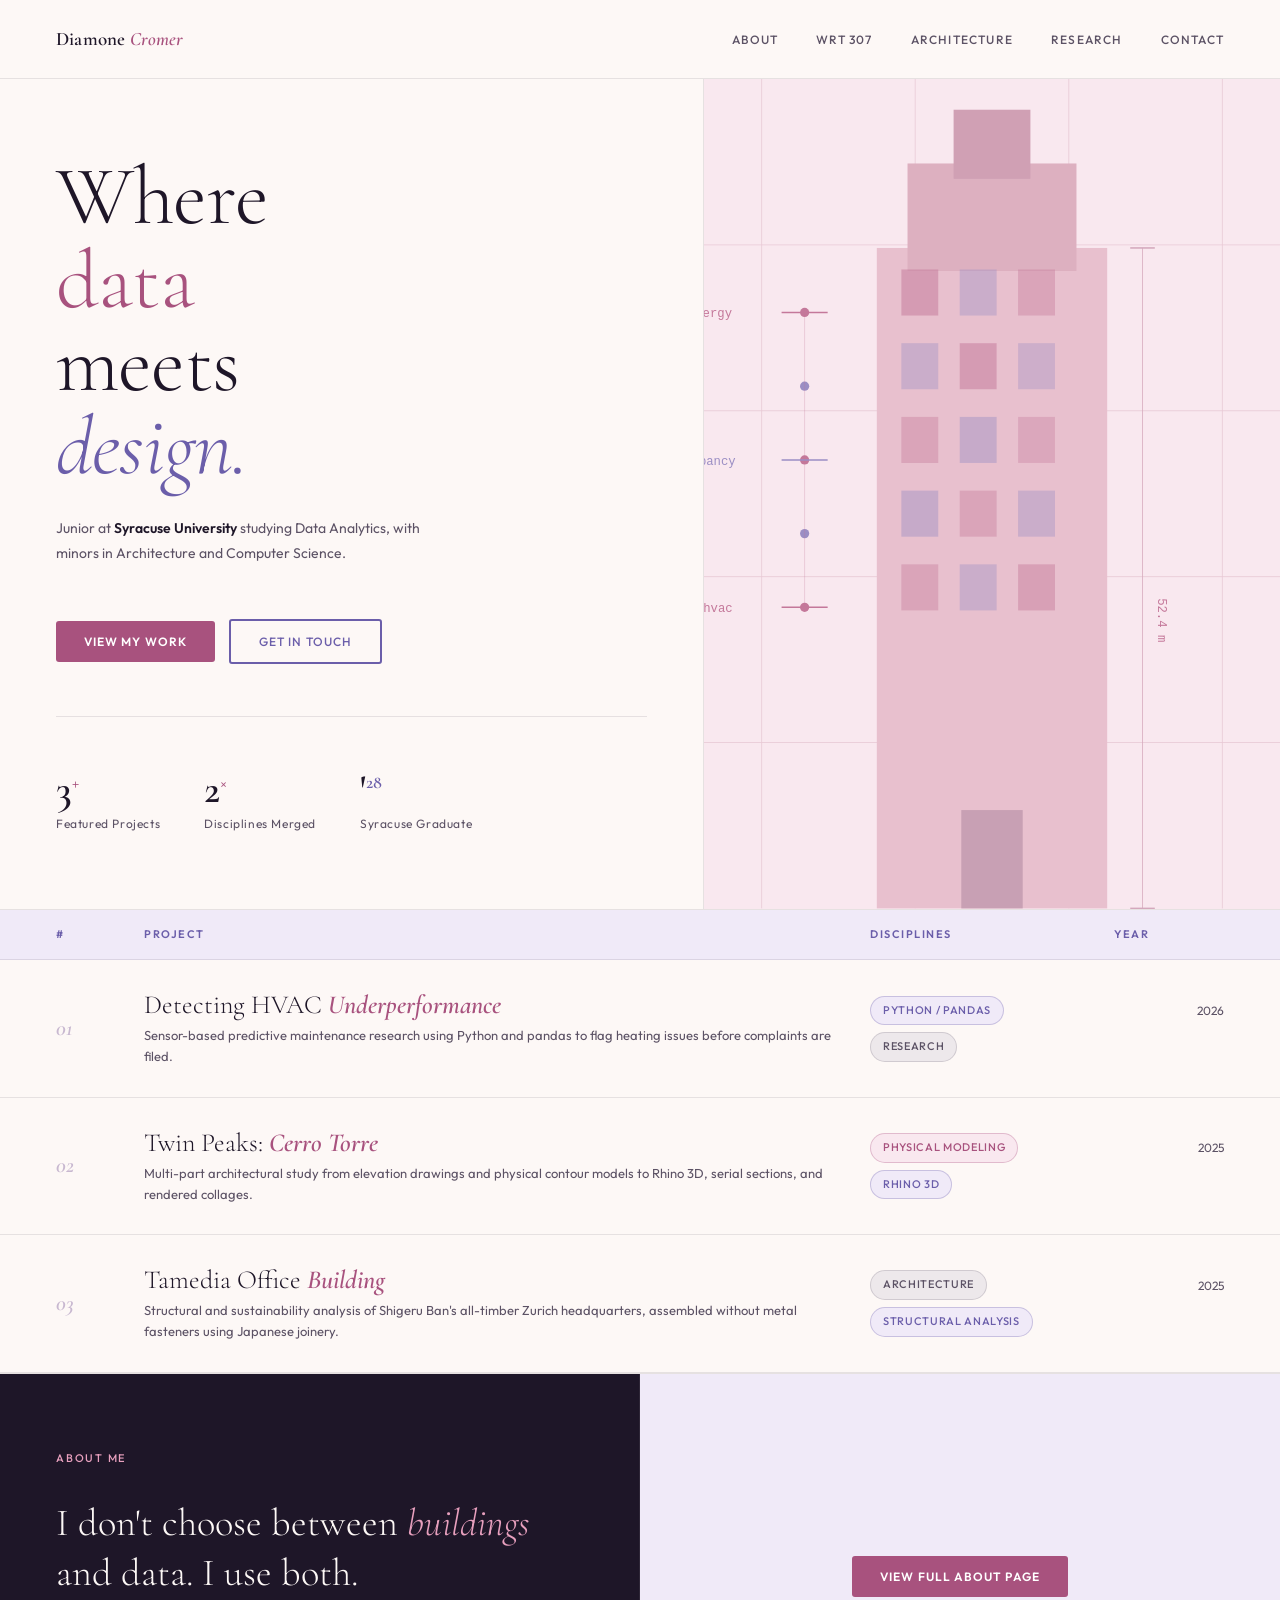
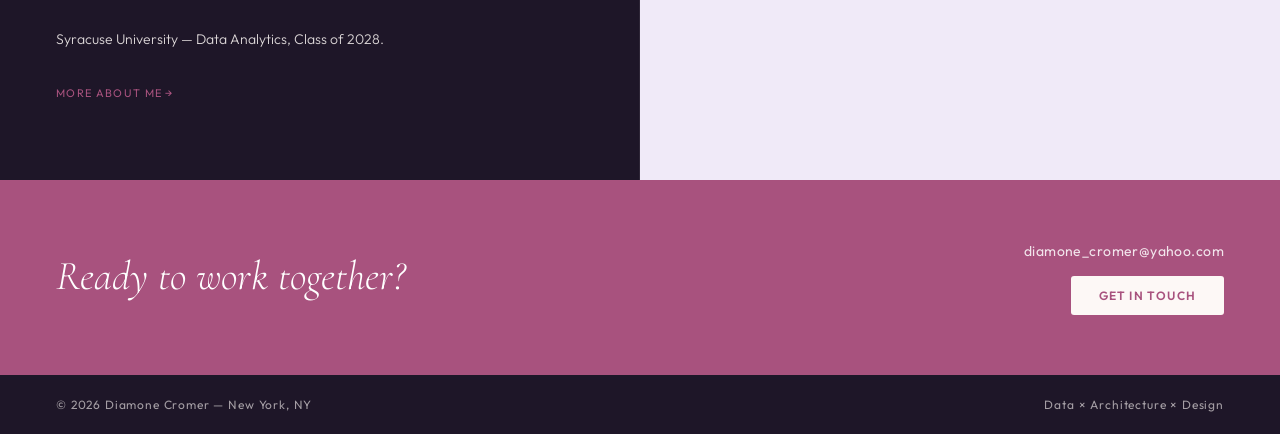
==== commit 939d2b62: "Add WRT 307 link to navigation menu" ====
--- a/index.html
+++ b/index.html
@@ -15,6 +15,7 @@
     <div class="logo">Diamone <em>Cromer</em></div>
     <ul class="nav-links">
       <li><a href="about.html">About</a></li>
+      <li><a href="wrt307.html">WRT 307</a></li>
       <li><a href="architecture.html">Architecture</a></li>
       <li><a href="research.html">Research</a></li>
       <li><a href="contact.html">Contact</a></li>
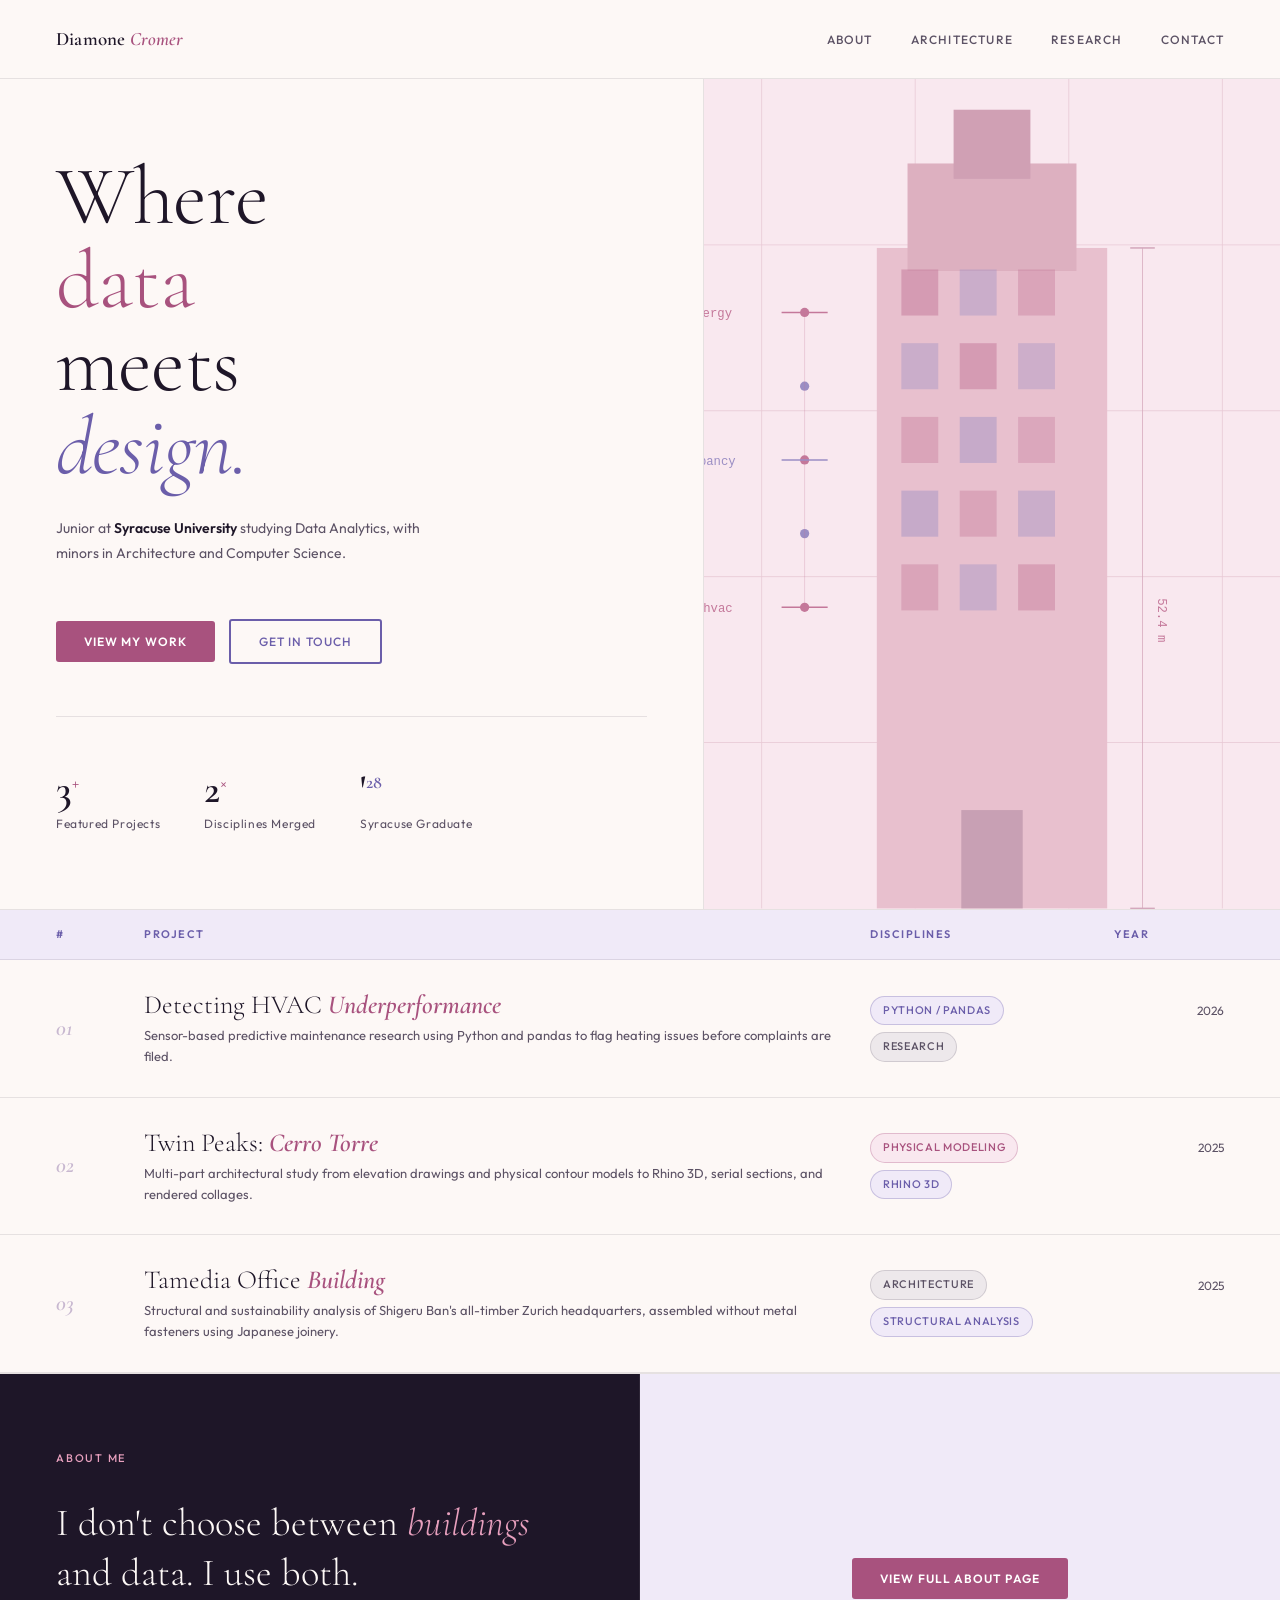
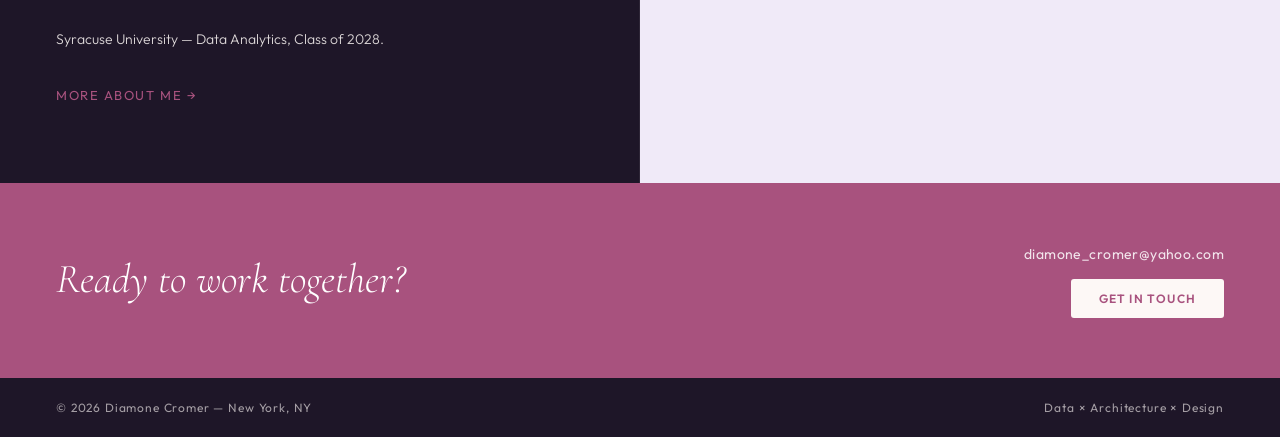
==== commit 3bc95dde: "Modify navigation links and adjust styles Updated font size of 'More about me' link and commented ou" ====
--- a/index.html
+++ b/index.html
@@ -15,7 +15,7 @@
     <div class="logo">Diamone <em>Cromer</em></div>
     <ul class="nav-links">
       <li><a href="about.html">About</a></li>
-      <li><a href="wrt307.html">WRT 307</a></li>
+      <!-- <li><a href="wrt307.html">WRT 307</a></li> -->
       <li><a href="architecture.html">Architecture</a></li>
       <li><a href="research.html">Research</a></li>
       <li><a href="contact.html">Contact</a></li>
@@ -186,7 +186,7 @@
       <div class="about-body">
         Syracuse University — Data Analytics, Class of 2028.
       </div>
-      <a href="about.html" style="display:inline-block;margin-top:32px;font-size:11px;letter-spacing:0.12em;text-transform:uppercase;color:var(--rose);text-decoration:none;">More about me →</a>
+      <a href="about.html" style="display:inline-block;margin-top:32px;font-size:13px;letter-spacing:0.12em;text-transform:uppercase;color:var(--rose);text-decoration:none;">More about me →</a>
     </div>
     <div class="about-r" style="display:flex;align-items:center;justify-content:center;">
       <a href="about.html" style="text-decoration:none;">
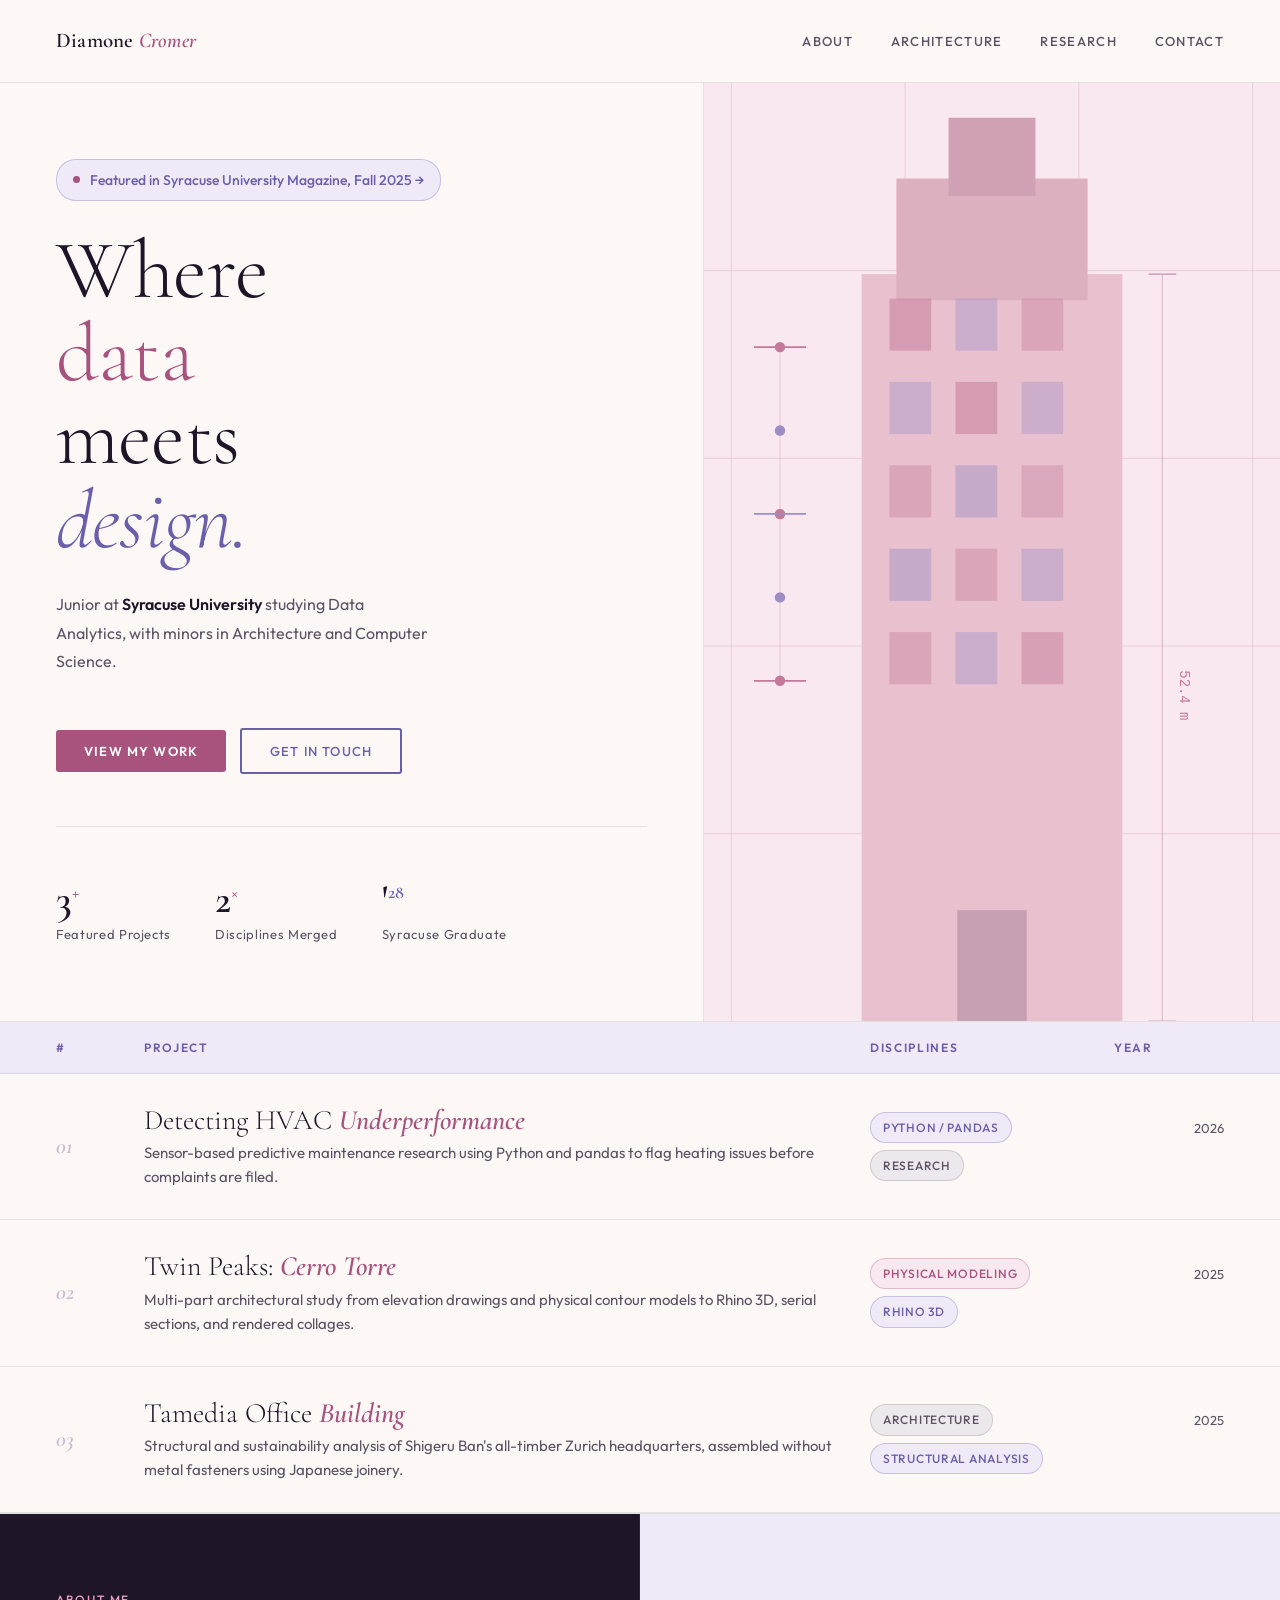
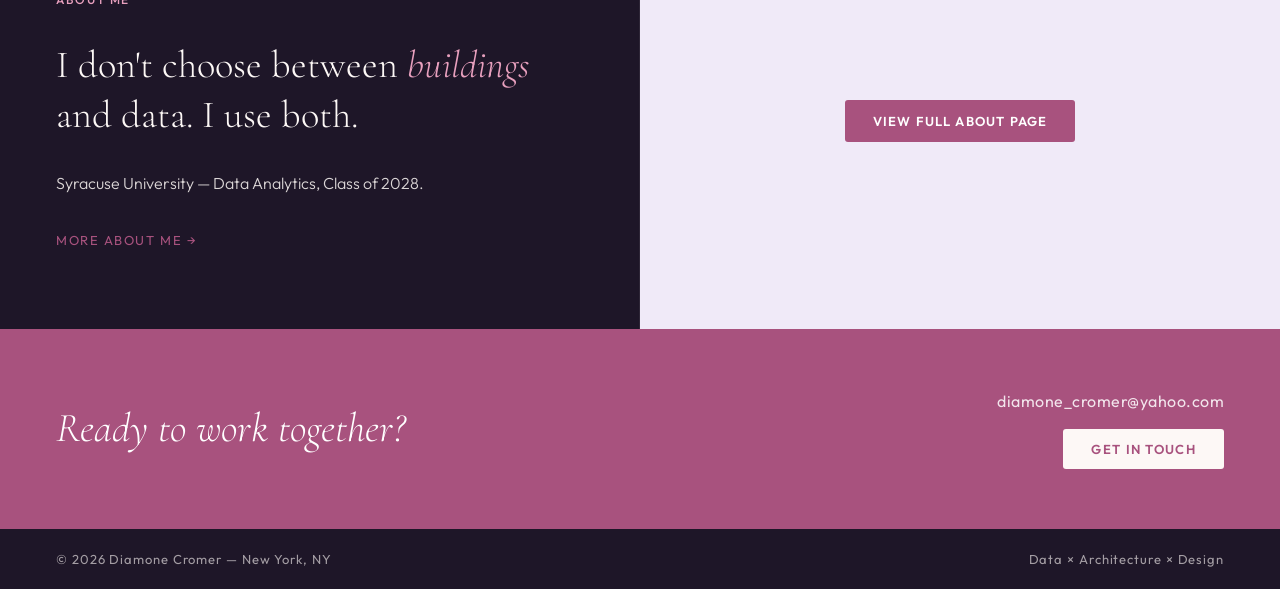
==== commit 3e0fe8a9: "Add link to Syracuse University Magazine feature Added a link to the Syracuse University Magazine fe" ====
--- a/index.html
+++ b/index.html
@@ -26,6 +26,10 @@
   <section class="hero">
     <div class="hero-l">
       <div>
+        <a href="research.html#press" style="display:inline-flex;align-items:center;gap:10px;margin-bottom:28px;padding:9px 16px;background:var(--lav-bg);border:1px solid rgba(107,94,170,0.3);border-radius:20px;color:var(--lav);font-size:14px;font-weight:500;text-decoration:none;">
+          <span style="width:7px;height:7px;border-radius:50%;background:var(--rose);flex-shrink:0;"></span>
+          Featured in Syracuse University Magazine, Fall 2025 →
+        </a>
         <h1 class="hero-h1">
           Where<br>
           <span class="c-rose">data</span><br>
--- a/styles.css
+++ b/styles.css
@@ -25,7 +25,7 @@
   background: var(--white);
   color: var(--ink);
   font-family: var(--sans);
-  font-size: 14px;
+  font-size: 16px;
   line-height: 1.6;
   overflow-x: hidden;
 }
@@ -45,7 +45,7 @@
 
 .logo {
   font-family: var(--serif);
-  font-size: 19px;
+  font-size: 21px;
   font-weight: 600;
   color: var(--ink);
   letter-spacing: 0.01em;
@@ -63,7 +63,7 @@
 }
 
 .nav-links a {
-  font-size: 12px;
+  font-size: 13px;
   font-weight: 500;
   letter-spacing: 0.1em;
   text-transform: uppercase;
@@ -94,7 +94,7 @@
   display: flex;
   align-items: center;
   gap: 10px;
-  font-size: 12px;
+  font-size: 13px;
   letter-spacing: 0.1em;
   text-transform: uppercase;
   color: var(--muted);
@@ -122,7 +122,7 @@
 .hero-h1 .c-lav  { color: var(--lav); font-style: italic; }
 
 .hero-sub {
-  font-size: 14px;
+  font-size: 16px;
   font-weight: 400;
   color: var(--muted);
   line-height: 1.8;
@@ -136,7 +136,7 @@
 
 .btn-primary {
   font-family: var(--sans);
-  font-size: 12px;
+  font-size: 13px;
   font-weight: 600;
   letter-spacing: 0.09em;
   text-transform: uppercase;
@@ -152,7 +152,7 @@
 
 .btn-ghost {
   font-family: var(--sans);
-  font-size: 12px;
+  font-size: 13px;
   font-weight: 500;
   letter-spacing: 0.09em;
   text-transform: uppercase;
@@ -185,7 +185,7 @@
 .stat-num sup { font-size: 18px; color: var(--rose); }
 
 .stat-label {
-  font-size: 12px;
+  font-size: 13px;
   color: var(--muted);
   letter-spacing: 0.05em;
 }
@@ -212,7 +212,7 @@
 }
 
 .feat-label {
-  font-size: 11px;
+  font-size: 12px;
   letter-spacing: 0.14em;
   text-transform: uppercase;
   color: var(--rose);
@@ -222,13 +222,13 @@
 
 .feat-title {
   font-family: var(--serif);
-  font-size: 15px;
+  font-size: 16px;
   font-style: italic;
   color: var(--ink);
 }
 
 .feat-tag {
-  font-size: 11px;
+  font-size: 12px;
   letter-spacing: 0.1em;
   text-transform: uppercase;
   padding: 6px 14px;
@@ -249,7 +249,7 @@
 }
 
 .col-h {
-  font-size: 11px;
+  font-size: 12px;
   letter-spacing: 0.14em;
   text-transform: uppercase;
   color: var(--lav);
@@ -282,7 +282,7 @@
 
 .row-title {
   font-family: var(--serif);
-  font-size: 26px;
+  font-size: 28px;
   font-weight: 300;
   line-height: 1.15;
   margin-bottom: 5px;
@@ -291,7 +291,7 @@
 .row-title em { font-style: italic; font-weight: 600; color: var(--rose); }
 
 .row-desc {
-  font-size: 13px;
+  font-size: 15px;
   color: var(--muted);
   font-weight: 400;
 }
@@ -299,7 +299,7 @@
 .chips { display: flex; gap: 7px; flex-wrap: wrap; }
 
 .chip {
-  font-size: 11px;
+  font-size: 12px;
   letter-spacing: 0.06em;
   text-transform: uppercase;
   padding: 5px 12px;
@@ -312,7 +312,7 @@
 .chip-neu  { background: #ede8eb; color: var(--muted); border: 1.5px solid rgba(92,82,101,0.2); }
 
 .row-right { display: flex; flex-direction: column; align-items: flex-end; gap: 8px; }
-.row-year  { font-size: 12px; color: var(--muted); font-weight: 400; }
+.row-year  { font-size: 13px; color: var(--muted); font-weight: 400; }
 .row-arrow {
   font-size: 18px;
   color: var(--rose);
@@ -336,7 +336,7 @@
 }
 
 .about-section-label {
-  font-size: 11px;
+  font-size: 12px;
   letter-spacing: 0.16em;
   text-transform: uppercase;
   margin-bottom: 32px;
@@ -356,7 +356,7 @@
 .about-headline em { font-style: italic; color: #e8a0be; }
 
 .about-body {
-  font-size: 14px;
+  font-size: 16px;
   font-weight: 300;
   line-height: 1.85;
   color: rgba(253,248,246,0.85);
@@ -378,14 +378,14 @@
 
 .exp-title {
   font-family: var(--serif);
-  font-size: 15px;
+  font-size: 16px;
   font-weight: 600;
   margin-bottom: 2px;
   color: var(--ink);
 }
 
-.exp-where { font-size: 13px; color: var(--muted); font-weight: 400; }
-.exp-when  { font-size: 12px; color: var(--muted); margin-top: 2px; }
+.exp-where { font-size: 14px; color: var(--muted); font-weight: 400; }
+.exp-when  { font-size: 13px; color: var(--muted); margin-top: 2px; }
 
 /* ── CTA / CONTACT ── */
 .cta-bar {
@@ -407,14 +407,14 @@
 .cta-r { display: flex; flex-direction: column; align-items: flex-end; gap: 14px; }
 
 .cta-email {
-  font-size: 14px;
+  font-size: 16px;
   color: rgba(255,255,255,0.85);
   letter-spacing: 0.03em;
 }
 
 .cta-btn {
   font-family: var(--sans);
-  font-size: 12px;
+  font-size: 13px;
   font-weight: 600;
   letter-spacing: 0.1em;
   text-transform: uppercase;
@@ -434,7 +434,7 @@
   justify-content: space-between;
   padding: 20px 56px;
   background: var(--ink);
-  font-size: 12px;
+  font-size: 13px;
   letter-spacing: 0.07em;
   color: rgba(253,248,246,0.6);
 }
@@ -468,9 +468,9 @@
 }
 
 @media (max-width: 640px) {
-  nav { padding: 16px 20px; }
-  .nav-links { gap: 14px; }
-  .nav-links a { font-size: 11px; }
+   nav { padding: 16px 20px; flex-wrap: wrap; gap: 10px; }
+  .nav-links { gap: 14px; flex-wrap: wrap; }
+  .nav-links a { font-size: 12px; }
   .hero-l { padding: 40px 20px; }
   .works-header { display: none; }
   .work-row { grid-template-columns: 40px 1fr; padding: 20px; gap: 12px; }
